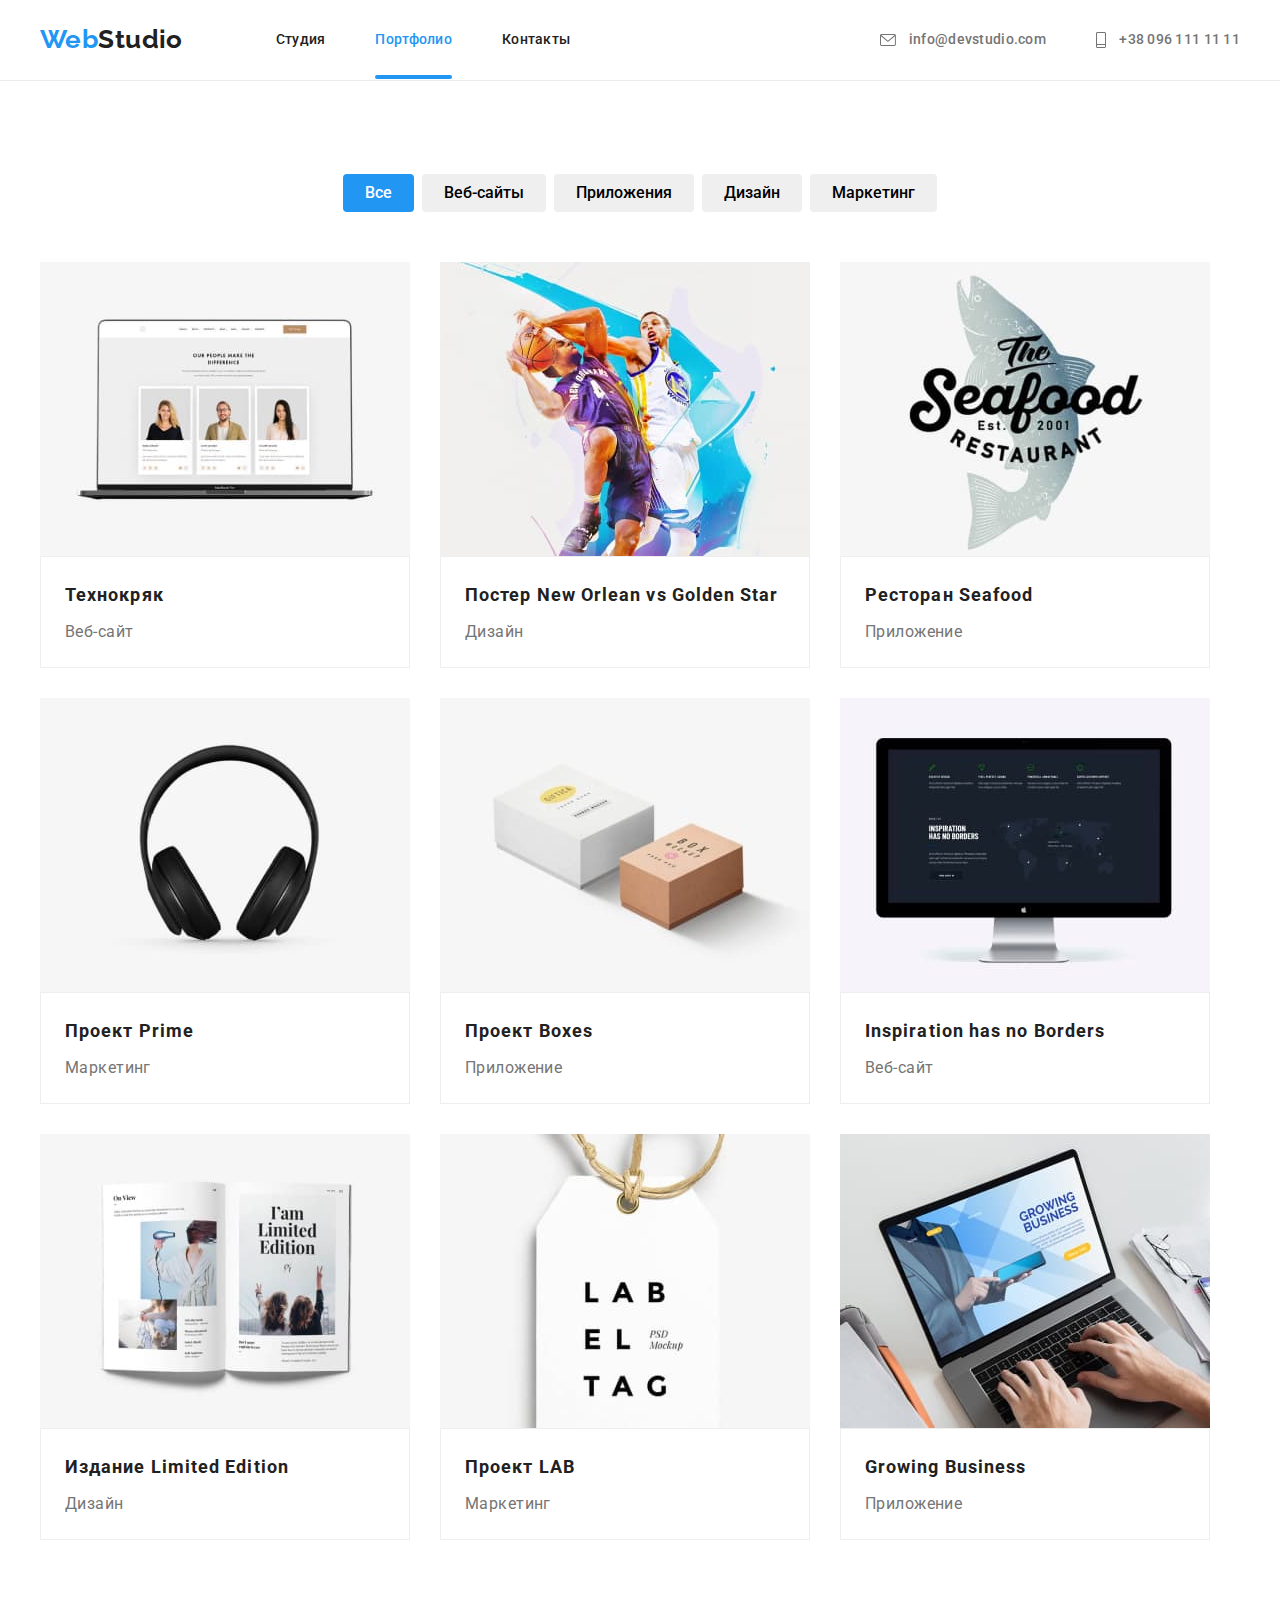
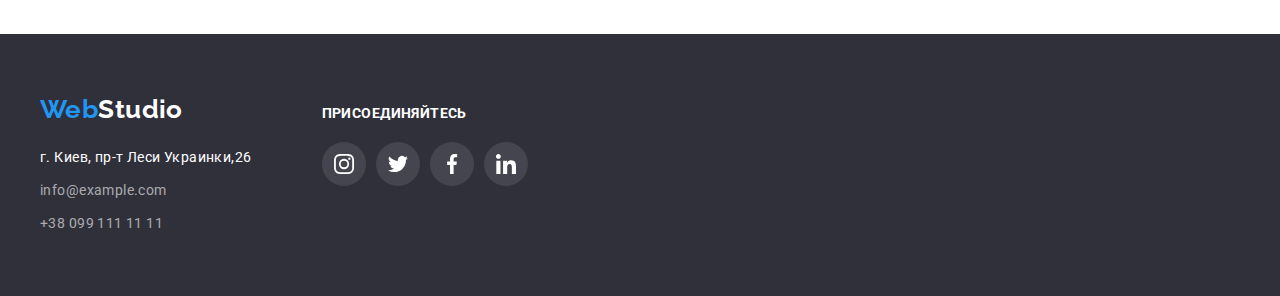
==== portfolio.html @ b934701c "Footer subs" ====
<!DOCTYPE html>
<html lang="ru">
    <head>
        <meta charset="UTF-8" />
        <meta http-equiv="X-UA-Compatible" content="IE=edge" />
        <meta name="viewport" content="width=device-width, initial-scale=1.0" />
        <title>Document</title>
        <link rel="preconnect" href="https://fonts.googleapis.com" />
        <link rel="preconnect" href="https://fonts.gstatic.com" crossorigin />
        <link
            href="https://fonts.googleapis.com/css2?family=Raleway:wght@700&family=Roboto:wght@400;500;700;900&display=swap"
            rel="stylesheet"
        />
        <link
            rel="stylesheet"
            href="https://cdnjs.cloudflare.com/ajax/libs/modern-normalize/1.1.0/modern-normalize.css"
            integrity="sha512-Y0MM+V6ymRKN2zStTqzQ227DWhhp4Mzdo6gnlRnuaNCbc+YN/ZH0sBCLTM4M0oSy9c9VKiCvd4Jk44aCLrNS5Q=="
            crossorigin="anonymous"
            referrerpolicy="no-referrer"
        />
        <link rel="stylesheet" href="./css/styles.css" />
    </head>
    <body>
        <!-- HEADER!!!!!!!!!!!!!! -->
        <header class="header">
            <div class="container main-nav">
                <a class="nav-logo" href="./index.html"
                    >Web<span class="logo-accent link">Studio</span></a
                >
                <nav class="nav">
                    <ul class="nav-list">
                        <li class="nav-item">
                            <a class="link" href="./index.html">Cтудия</a>
                        </li>
                        <li class="nav-item">
                            <a class="link current" href="./portfolio.html"
                                >Портфолио</a
                            >
                        </li>
                        <li class="nav-item">
                            <a class="link" href="">Контакты</a>
                        </li>
                    </ul>
                </nav>
                <ul class="contacts-list">
                    <li class="contacts-item">
                        <a class="link" href="mailto:info@devstudio.com">
                            <div class="icon">
                                <svg class="icon-mail" width="16" height="12">
                                    <use
                                        href="./images/symbol-defs.svg#icon-mail"
                                    ></use>
                                </svg>
                            </div>
                            info@devstudio.com</a
                        >
                    </li>
                    <li class="contacts-item">
                        <a class="link" href="tel:+380961111111">
                            <div class="icon">
                                <svg class="icon-tel" width="10" height="16">
                                    <use
                                        href="./images/symbol-defs.svg#icon-tel"
                                    ></use>
                                </svg>
                            </div>
                            +38 096 111 11 11</a
                        >
                    </li>
                </ul>
            </div>
        </header>
        <!-- PORTFOLIO!!!!!!!!!!! -->
        <main>
            <section class="section">
                <div class="container">
                    <h1 class="hidden-title">Портфолио</h1>
                    <ul class="filter-list">
                        <li class="filter-item">
                            <button class="filter-btn current" type="button">
                                Все
                            </button>
                        </li>
                        <li class="filter-item">
                            <button class="filter-btn" type="button">
                                Веб-сайты
                            </button>
                        </li>
                        <li class="filter-item">
                            <button class="filter-btn" type="button">
                                Приложения
                            </button>
                        </li>
                        <li class="filter-item">
                            <button class="filter-btn" type="button">
                                Дизайн
                            </button>
                        </li>
                        <li class="filter-item">
                            <button class="filter-btn" type="button">
                                Маркетинг
                            </button>
                        </li>
                    </ul>
                    <div class="flex-container">
                        <ul class="portfolio-list">
                            <li class="portfolio-item">
                                <a href="" class="portfolio-link">
                                    <div class="portfolio-transition">
                                        <img
                                            width="370"
                                            height="294"
                                            src="./images/port1.jpg"
                                            alt="сайт"
                                        />
                                        <p class="portfolio-color">
                                            Ресурс предлагает комплексные
                                            предложения с разным уровнем
                                            функционала и сервисов. Все это
                                            позволит посетителю получить
                                            исчерпывающие сведения о компании
                                            или частном лице.
                                        </p>
                                    </div>

                                    <div class="flex-element">
                                        <h2 class="portfolio-title">
                                            Технокряк
                                        </h2>
                                        <p class="portfolio-text">Веб-сайт</p>
                                    </div>
                                </a>
                            </li>

                            <li class="portfolio-item">
                                <a class="portfolio-link" href="">
                                    <div class="portfolio-transition">
                                        <img
                                            width="370"
                                            height="294"
                                            src="./images/port2.jpg"
                                            alt="игроки в баскетбол"
                                        />
                                        <p class="portfolio-color">
                                            Ресурс предлагает комплексные
                                            предложения с разным уровнем
                                            функционала и сервисов. Все это
                                            позволит посетителю получить
                                            исчерпывающие сведения о компании
                                            или частном лице.
                                        </p>
                                    </div>

                                    <div class="flex-element">
                                        <h2 class="portfolio-title">
                                            Постер New Orlean vs Golden Star
                                        </h2>
                                        <p class="portfolio-text">Дизайн</p>
                                    </div>
                                </a>
                            </li>

                            <li class="portfolio-item">
                                <a class="portfolio-link" href="">
                                    <div class="portfolio-transition">
                                        <img
                                            width="370"
                                            height="294"
                                            src="./images/port3.jpg"
                                            alt="ресторан"
                                        />
                                        <p class="portfolio-color">
                                            Ресурс предлагает комплексные
                                            предложения с разным уровнем
                                            функционала и сервисов. Все это
                                            позволит посетителю получить
                                            исчерпывающие сведения о компании
                                            или частном лице.
                                        </p>
                                    </div>

                                    <div class="flex-element">
                                        <h2 class="portfolio-title">
                                            Ресторан Seafood
                                        </h2>
                                        <p class="portfolio-text">Приложение</p>
                                    </div>
                                </a>
                            </li>

                            <li class="portfolio-item">
                                <a class="portfolio-link" href="">
                                    <div class="portfolio-transition">
                                        <img
                                            width="370"
                                            height="294"
                                            src="./images/port4.jpg"
                                            alt="наушники"
                                        />
                                        <p class="portfolio-color">
                                            Ресурс предлагает комплексные
                                            предложения с разным уровнем
                                            функционала и сервисов. Все это
                                            позволит посетителю получить
                                            исчерпывающие сведения о компании
                                            или частном лице.
                                        </p>
                                    </div>

                                    <div class="flex-element">
                                        <h2 class="portfolio-title">
                                            Проект Prime
                                        </h2>
                                        <p class="portfolio-text">Маркетинг</p>
                                    </div>
                                </a>
                            </li>

                            <li class="portfolio-item">
                                <a class="portfolio-link" href="">
                                    <div class="portfolio-transition">
                                        <img
                                            width="370"
                                            height="294"
                                            src="./images/port5.jpg"
                                            alt="коробки"
                                        />
                                        <p class="portfolio-color">
                                            Ресурс предлагает комплексные
                                            предложения с разным уровнем
                                            функционала и сервисов. Все это
                                            позволит посетителю получить
                                            исчерпывающие сведения о компании
                                            или частном лице.
                                        </p>
                                    </div>

                                    <div class="flex-element">
                                        <h2 class="portfolio-title">
                                            Проект Boxes
                                        </h2>
                                        <p class="portfolio-text">Приложение</p>
                                    </div>
                                </a>
                            </li>

                            <li class="portfolio-item">
                                <a class="portfolio-link" href="">
                                    <div class="portfolio-transition">
                                        <img
                                            width="370"
                                            height="294"
                                            src="./images/port6.jpg"
                                            alt="монитор"
                                        />
                                        <p class="portfolio-color">
                                            Ресурс предлагает комплексные
                                            предложения с разным уровнем
                                            функционала и сервисов. Все это
                                            позволит посетителю получить
                                            исчерпывающие сведения о компании
                                            или частном лице.
                                        </p>
                                    </div>

                                    <div class="flex-element">
                                        <h2 class="portfolio-title">
                                            Inspiration has no Borders
                                        </h2>
                                        <p class="portfolio-text">Веб-сайт</p>
                                    </div>
                                </a>
                            </li>

                            <li class="portfolio-item">
                                <a class="portfolio-link" href="">
                                    <div class="portfolio-transition">
                                        <img
                                            width="370"
                                            height="294"
                                            src="./images/port7.jpg"
                                            alt="книга"
                                        />
                                        <p class="portfolio-color">
                                            Ресурс предлагает комплексные
                                            предложения с разным уровнем
                                            функционала и сервисов. Все это
                                            позволит посетителю получить
                                            исчерпывающие сведения о компании
                                            или частном лице.
                                        </p>
                                    </div>

                                    <div class="flex-element">
                                        <h2 class="portfolio-title">
                                            Издание Limited Edition
                                        </h2>
                                        <p class="portfolio-text">Дизайн</p>
                                    </div>
                                </a>
                            </li>

                            <li class="portfolio-item">
                                <a class="portfolio-link" href="">
                                    <div class="portfolio-transition">
                                        <img
                                            width="370"
                                            height="294"
                                            src="./images/port8.jpg"
                                            alt="подвеска"
                                        />
                                        <p class="portfolio-color">
                                            Ресурс предлагает комплексные
                                            предложения с разным уровнем
                                            функционала и сервисов. Все это
                                            позволит посетителю получить
                                            исчерпывающие сведения о компании
                                            или частном лице.
                                        </p>
                                    </div>

                                    <div class="flex-element">
                                        <h2 class="portfolio-title">
                                            Проект LAB
                                        </h2>
                                        <p class="portfolio-text">Маркетинг</p>
                                    </div>
                                </a>
                            </li>

                            <li class="portfolio-item">
                                <a class="portfolio-link" href="">
                                    <div class="portfolio-transition">
                                        <img
                                            width="370"
                                            height="294"
                                            src="./images/port9.jpg"
                                            alt="ноутбук"
                                        />
                                        <p class="portfolio-color">
                                            Ресурс предлагает комплексные
                                            предложения с разным уровнем
                                            функционала и сервисов. Все это
                                            позволит посетителю получить
                                            исчерпывающие сведения о компании
                                            или частном лице.
                                        </p>
                                    </div>

                                    <div class="flex-element">
                                        <h2 class="portfolio-title">
                                            Growing Business
                                        </h2>
                                        <p class="portfolio-text">Приложение</p>
                                    </div>
                                </a>
                            </li>
                        </ul>
                    </div>
                </div>
            </section>
        </main>
        <!-- ФУТЕР!!!!!!!!!!!!!!!!!! -->
        <footer class="footer">
            <div class="container join-footer">
                <div class="flex-footer">
                    <a class="footer-logo" href="./index.html"
                        >Web<span class="footer-accent link">Studio</span></a
                    >
                    <address class="address">
                        <ul class="address-list">
                            <li class="address-item">
                                <a
                                    class="address-link address-accent"
                                    href="https://goo.gl/maps/76U28vaaBTSz9hpb8"
                                    target="_blank"
                                    >г. Киев, пр-т Леси Украинки,26</a
                                >
                            </li>
                            <li class="address-item">
                                <a
                                    class="address-link"
                                    href="mailto:info@example.com"
                                    >info@example.com</a
                                >
                            </li>
                            <li class="address-item">
                                <a class="address-link" href="tel:+380991111111"
                                    >+38 099 111 11 11</a
                                >
                            </li>
                        </ul>
                    </address>
                </div>
                <div class="join-contanier">
                    <h2 class="join-title">присоединяйтесь</h2>
                    <ul class="join-list">
                        <li class="join-item">
                            <a href="" class="join-link"
                                ><svg width="44" height="44" class="icon-join">
                                    <use
                                        href="./images/symbol-defs.svg#icon-Ellipse11"
                                    ></use></svg
                            ></a>
                        </li>
                        <li class="join-item">
                            <a href="" class="join-link">
                                <svg width="44" height="44" class="icon-join">
                                    <use
                                        href="./images/symbol-defs.svg#icon-Ellipse22"
                                    ></use></svg
                            ></a>
                        </li>
                        <li class="join-item">
                            <a href="" class="join-link">
                                <svg width="44" height="44" class="icon-join">
                                    <use
                                        href="./images/symbol-defs.svg#icon-Ellipse33"
                                    ></use></svg
                            ></a>
                        </li>
                        <li class="join-item">
                            <a href="" class="join-link"
                                ><svg width="44" height="44" class="icon-join">
                                    <use
                                        href="./images/symbol-defs.svg#icon-Ellipse44"
                                    ></use></svg
                            ></a>
                        </li>
                    </ul>
                </div>
            </div>
        </footer>
    </body>
</html>
---- css/styles.css ----
input,
button,
textarea {
    font: inherit;
    outline: none;
}
button {
    cursor: pointer;
}
a {
    color: inherit;
    text-decoration: none;
}
img,
picture,
svg {
    display: block;
}
p,
h1,
h2,
h3,
h4,
h5 {
    margin: 0;
}
ul,
ol {
    list-style: none;
    padding-left: 0;
    margin: 0;
}
/* ПЕРЕМЕННЫЕ!!!! */
:root {
    --accent-color: #2196f3;
    --second-title-color: #212121;
    --text-color: #757575;
    --contacts-color: rgba(255, 255, 255, 0.6);
    --address-color: #ffffff;
    --title-color: #ffffff;
    --logo-color: #2196f3;
    --main-color: #212121;
    --primary-btn-color: #ffffff;
    --secondary-btn-color: #212121;
    --background-primary-btn: #2196f3;
    --add-accent-color: #188ce8;
    --background-secondary-btn: #f5f4fa;
    --background-footer: #2f303a;
    --background-header: #ffffff;
    --background-section: #f5f4fa;
    --icon-color: #afb1b8;
    --timing-function: cubic-bezier(0.4, 0, 0.2, 1);
}

body {
    font-family: 'Roboto', sans-serif;
    font-size: 14px;
    letter-spacing: 0.03em;
    line-height: 1.71;
    color: var(--text-color);
    background-color: var(--background-header);
}

.container {
    width: 1230px;
    margin: 0 auto;
    padding: 0 15px;
}
.section {
    padding-top: 94px;
    padding-bottom: 94px;
}
.hidden-title {
    width: 1px;
    height: 1px;
    overflow: hidden;
    opacity: 0;
    margin: -1px;
}
/* HEADER!!!!!!!!!!!!!!!!!! */
.header {
    border-bottom: 1px solid #ececec;
}
.main-nav {
    display: flex;
    align-items: center;
}
.nav-logo {
    display: block;
    padding-top: 24px;
    padding-bottom: 25px;

    font-family: 'Raleway', sans-serif;
    font-weight: 700;
    font-size: 26px;
    line-height: 1.19;
    color: var(--accent-color);
}
.link {
    transition-property: color;
    transition-duration: 250ms;
    transition-timing-function: cubic-bezier(0.4, 0, 0.2, 1);
}
.link.current::after {
    position: absolute;
    left: 0;
    bottom: 0;
    content: '';
    display: block;
    width: 100%;
    height: 4px;
    border-radius: 2px;
    background-color: var(--accent-color);
}
.link.current {
    position: relative;
}
.nav-logo .link:focus,
.nav-logo .link:hover {
    color: var(--accent-color);
}

.logo-accent {
    color: var(--main-color);
}
.nav-list {
    display: flex;
    margin-left: 93px;

    font-weight: 500;
    line-height: 1.14;
    letter-spacing: 0.02em;
    color: var(--main-color);
}
.link {
    padding-top: 32px;
    padding-bottom: 32px;
}
.nav-list .link:focus,
.nav-list .link:hover {
    color: var(--accent-color);
}
.nav-list .nav-item:not(:last-child) {
    margin-right: 50px;
}

.contacts-list {
    display: flex;
    margin-left: auto;
    align-items: center;

    font-weight: 500;
    line-height: 1.14;
    letter-spacing: 0.02em;
}
.contacts-list .link:focus,
.contacts-list .link:hover {
    color: var(--accent-color);
}
.current {
    color: var(--accent-color);
}

.contacts-list .contacts-item:not(:last-child) {
    margin-right: 50px;
}
.icon {
    display: inline-flex;
    padding-right: 10px;
    vertical-align: middle;
}
.icon-mail,
.icon-tel {
    fill: var(--text-color);
}
.icon:hover {
    color: var(--accent-color);
}
.icon:hover .icon-tel {
    fill: var(--accent-color);
}
.contacts-item:hover .icon-tel,
.contacts-item:hover .icon-mail {
    fill: var(--accent-color);
}
/* HERO!!!!!!!!!!!!!!!!!!!!!!!!!!!! */
.hero {
    margin-left: auto;
    margin-right: auto;
    max-width: 1600px;
    height: 600px;
    background-image: linear-gradient(
            to right,
            rgba(47, 48, 58, 0.4),
            rgba(47, 48, 58, 0.4)
        ),
        url(../images/hero\(1\).jpg);
    text-align: center;
    padding: 200px 0;
}
.main-title {
    margin: 0 auto;
    max-width: 650px;

    font-weight: 900;
    font-size: 44px;
    line-height: 1.36;
    text-align: center;
    letter-spacing: 0.06em;
    text-transform: uppercase;
    color: var(--title-color);
}
.primary-btn {
    margin-top: 30px;
    padding: 10px 32px 10px 32px;
    font-weight: 700;
    font-size: 16px;
    line-height: 1.88;
    align-items: center;
    text-align: center;
    letter-spacing: 0.06em;
    color: var(--primary-btn-color);
    background-color: var(--background-primary-btn);
    border: var(--accent-color);
    border-radius: 4px;
}
.primary-btn:focus,
.primary-btn:hover {
    background-color: var(--add-accent-color);
    border-radius: 4px;
}

/* FEATURE!!!!!!!!!!!!!!!!!!!!!!!! */
.features {
    padding-bottom: 0;
}
.feature-list {
    display: flex;
}
.feature-list .feature-item:not(:last-child) {
    margin-right: 30px;
}
.feature-title {
    margin-bottom: 10px;

    font-weight: 700;
    line-height: 1.14;
    text-transform: uppercase;

    color: var(--second-title-color);
}
.feature-item {
    width: 270px;
}
.icon-feature {
    display: flex;
    align-items: center;
    justify-content: center;
    margin-bottom: 30px;
    width: 100%;
    height: 120px;
    background: var(--background-section);
    border-radius: 4px;
}
/* WORK!!!!!!!!!!!!!!!!! */
.work-link {
    display: block;
    position: relative;
}
.work-text {
    position: absolute;
    left: 0;
    bottom: 0;
    width: 100%;
    text-align: center;
    padding-top: 27px;
    padding-bottom: 27px;
    background: rgba(47, 48, 58, 0.8);
    font-weight: 700;
    font-size: 14px;
    line-height: 1.14;
    text-align: center;
    letter-spacing: 0.03em;
    text-transform: uppercase;
    color: var(--title-color);
}
.second-title {
    margin-bottom: 50px;

    font-weight: 700;
    font-size: 36px;
    line-height: 1.16;
    text-align: center;
    color: var(--second-title-color);
}
.work-list {
    display: flex;
}
.work-list .work-item:not(:last-child) {
    margin-right: 30px;
}

/* TEAM!!!!!!!!!!!!!!!!!! */
.team {
    background-color: var(--background-section);
}

.team-list {
    display: flex;
}
.team-list .team-item:not(:last-child) {
    margin-right: 30px;
}
.team-box {
    display: flex;
    flex-direction: column;
    align-items: center;
    padding-top: 30px;
    padding-bottom: 30px;
    background-color: var(--title-color);
    box-shadow: 0px 1px 3px rgba(0, 0, 0, 0.12), 0px 1px 1px rgba(0, 0, 0, 0.14),
        0px 2px 1px rgba(0, 0, 0, 0.2);
    border-radius: 0px 0px 4px 4px;
}
.team-item .team-title {
    margin-bottom: 10px;

    font-weight: 500;
    font-size: 16px;
    line-height: 1.18;
    text-align: center;
    color: var(--second-title-color);
}
.team-text {
    font-size: 16px;
    line-height: 19px;
    text-align: center;
}
.social-list {
    display: flex;
    margin-top: 16px;
}
.social-item:not(:last-child) {
    margin-right: 10px;
}
.social-link {
    display: flex;
    width: 44px;
    height: 44px;
    border: 1px;
    border-radius: 50%;
    background-color: transparent;
    transition-property: background-color, fill, border-radius;
    transition-duration: 250ms;
    transition-timing-function: cubic-bezier(0.4, 0, 0.2, 1);
}
.icon-social {
    fill: currentColor;
    fill: var(--icon-color);
}
.social-item:last-child .social {
    margin-right: 0;
}
.social-link:hover {
    border-radius: 50%;
    background-color: var(--accent-color);
}
.icon-social:hover {
    fill: var(--primary-btn-color);
}

/* CLIENTS!!!!!!!!!!!!!!!!!!!! */
.clients {
    margin-bottom: 50px;
    font-size: 36px;
    line-height: 1.16;
    text-align: center;
    letter-spacing: 0.03em;
    color: var(--second-title-color);
}
.company-list {
    display: flex;
    justify-content: space-around;
}
.company {
    align-items: center;
    display: flex;
    width: 170px;
    height: 92px;
    border: 1px solid #afb1b8;
    border-radius: 4px;
    margin-left: auto;
}
.icon-company {
    transition-property: fill;
    transition-duration: 250ms;
    transition-timing-function: cubic-bezier(0.4, 0, 0.2, 1);
    margin: 0 auto;
    fill: var(--icon-color);
}
.company:hover .icon-company {
    fill: var(--accent-color);
}
.company:hover {
    border: 1px solid var(--accent-color);
}

/* FOOTER!!!!!!!!!!!!!!!!!! */
.footer {
    background-color: var(--background-footer);
    padding-top: 60px;
    padding-bottom: 60px;
}
.footer-logo {
    font-family: 'Raleway', sans-serif;
    font-weight: 700;
    font-size: 26px;
    line-height: 1.19;
    color: var(--logo-color);
    transition-property: color;
    transition-duration: 250ms;
    transition-timing-function: cubic-bezier(0.4, 0, 0.2, 1);
}
.footer-accent {
    color: var(--address-color);
}
.address-list {
    color: var(--contacts-color);
}
.address-accent {
    color: var(--address-color);
}
.footer-logo .link:focus,
.footer-logo .link:hover {
    color: var(--accent-color);
}
.address-link {
    font-style: normal;
    padding-top: 25px;
    padding-bottom: 25px;
    transition-property: color;
    transition-duration: 250ms;
    transition-timing-function: cubic-bezier(0.4, 0, 0.2, 1);
}
.address-list .address-link:focus,
.address-list .address-link:hover {
    color: var(--address-color);
}
.address-list {
    margin-top: 20px;
}
.address-list .address-item:not(:last-child) {
    margin-bottom: 9px;
}
.social-list {
    display: flex;
    margin-top: 16px;
}
/* Присоединяйтесь!!!!!!!!!!!!!!!! */
.join-footer {
    align-items: baseline;
    display: flex;
}
.join-contanier {
    margin-left: 70px;
    margin-right: 93px;
}
.join-title {
    margin-bottom: 20px;
    font-size: 14px;
    line-height: 1.14;
    letter-spacing: 0.03em;
    text-transform: uppercase;
    color: var(--title-color);
}
.join-item:not(:last-child) {
    margin-right: 10px;
}
.join-link {
    display: flex;
    width: 44px;
    height: 44px;
    border: 1px;
    border-radius: 50%;
    background-color: rgba(255, 255, 255, 0.1);
    transition-property: background-color, border;
    transition-duration: 250ms;
    transition-timing-function: cubic-bezier(0.4, 0, 0.2, 1);
}
.join-list {
    display: inline-flex;
}
.icon-join {
    fill: currentColor;
    fill: var(--primary-btn-color);
}
.join-link:hover,
.join-link:focus {
    background-color: var(--accent-color);
    border: 1px solid var(--accent-color);
}
.icon-join:hover,
.icon-join:focus {
    fill: var(--primary-btn-color);
}

.form {
    display: flex;
}
.subs-title {
    margin-bottom: 20px;
    font-size: 14px;
    line-height: 1.14;
    text-transform: uppercase;
    color: var(--title-color);
}
.form-mail {
    width: 358px;
    height: 50px;
    margin-right: 12px;
    background-color: var(--background-footer);
    border: 1px solid rgba(255, 255, 255, 0.3);
    filter: drop-shadow(0px 4px 4px rgba(0, 0, 0, 0.15));
    border-radius: 4px;
}
.form-mail::placeholder {
    padding-left: 16px;
    font-weight: 400;
    font-size: 16px;
    line-height: 1.25;
    letter-spacing: 0.03em;
    color: rgba(255, 255, 255, 0.6);
}
.btn-form {
    width: 250px;
    height: 50px;
    font-weight: 700;
    font-size: 16px;
    line-height: 1.88;
    letter-spacing: 0.06em;
    color: var(--primary-btn-color);
    background: #2196f3;
    box-shadow: 0px 4px 4px rgba(0, 0, 0, 0.15);
    border-radius: 4px;
}

/* PORTFOLIO!!!!!!!!!! */

.filter-list {
    display: flex;
    margin-bottom: 50px;
    justify-content: center;

    font-weight: 500;
    font-size: 16px;
    line-height: 1.62;
    text-align: center;
}
.filter-btn {
    align-items: center;
    padding: 6px 22px 6px 22px;
    border: none;
    border-radius: 4px;
    transition-property: background-color, color, box-shadow;
    transition-duration: 250ms;
    transition-timing-function: cubic-bezier(0.4, 0, 0.2, 1);
}
.filter-btn.current {
    color: var(--primary-btn-color);
    background-color: var(--background-primary-btn);
}
.filter-list .filter-item:not(:last-child) {
    margin-right: 8px;
}
.filter-list .filter-btn:focus,
.filter-list .filter-btn:hover {
    background-color: var(--background-primary-btn);
    color: var(--primary-btn-color);
    box-shadow: 0px 3px 1px rgba(0, 0, 0, 0.1), 0px 1px 2px rgba(0, 0, 0, 0.08),
        0px 2px 2px rgba(0, 0, 0, 0.12);
}

.portfolio-list {
    display: flex;
    flex-wrap: wrap;
}
.portfolio-item {
    margin-right: 30px;
    margin-bottom: 30px;
}
.portfolio-link {
    display: block;
}
.portfolio-item:nth-child(3n) {
    margin-right: 0px;
}
.portfolio-item:nth-last-child(-n + 3) {
    margin-bottom: 0px;
}
.flex-element {
    padding-top: 20px;
    padding-bottom: 20px;
    padding-left: 24px;
    padding-right: 24px;
    width: 370px;
    background: var(--background-header);
    border: 1px solid #eeeeee;
}
.portfolio-title {
    margin-bottom: 4px;

    font-weight: 700;
    font-size: 18px;
    line-height: 2;
    letter-spacing: 0.06em;
    color: var(--second-title-color);
}
.portfolio-text {
    font-size: 16px;
    line-height: 1.88;
    color: var(--text-color);
}
.portfolio-color {
    position: absolute;
    transform: translateY(100%);
    transition: transform 250ms cubic-bezier(0.4, 0, 0.2, 1);
    height: 100%;
    top: 0;
    font-size: 18px;
    line-height: 1.56;
    letter-spacing: 0.03em;
    padding: 63px 24px;
    color: var(--primary-btn-color);
    background-color: rgba(33, 150, 243, 0.9);
}
.portfolio-transition {
    position: relative;
    overflow: hidden;
}
.portfolio-item:hover .portfolio-color {
    transform: translateX(0);
}
.portfolio-link:focus .portfolio-color {
    transform: translateX(0);
}
.flex-element:hover,
.flex-element:focus {
    box-shadow: 0px 1px 1px rgba(0, 0, 0, 0.12), 0px 4px 4px rgba(0, 0, 0, 0.06),
        1px 4px 6px rgba(0, 0, 0, 0.16);
}
.portfolio-link:hover .flex-element,
.portfolio-link:focus .flex-element {
    box-shadow: 0px 1px 1px rgba(0, 0, 0, 0.12), 0px 4px 4px rgba(0, 0, 0, 0.06),
        1px 4px 6px rgba(0, 0, 0, 0.16);
}
/* МОДАЛЬНОЕ ОКНО!!!!!!!!!!! */
.backdrop {
    position: fixed;
    top: 0;
    background-color: rgba(47, 48, 58, 0.4);
    width: 100vw;
    height: 100vh;
    opacity: 1;
    transition: opacity 250ms cubic-bezier(0.4, 0, 0.2, 1);
}
.modal {
    position: absolute;
    bottom: 50%;
    right: 50%;
    transform: translate(50%, 50%) rotate(30deg) scale(1.25);
    transition: transform 2550ms cubic-bezier(0.4, 0, 0.2, 1);
    width: 528px;
    height: 581px;
    background: var(--primary-btn-color);
    box-shadow: 0px 1px 3px rgba(0, 0, 0, 0.12), 0px 1px 1px rgba(0, 0, 0, 0.14),
        0px 2px 1px rgba(0, 0, 0, 0.2);
    border-radius: 4px;
}
.backdrop.is-hidden .modal {
    transform: translate(50%, 50%) rotate(0deg) scale(-1);
}

.modal-close-btn {
    position: absolute;
    top: 0;
    right: 0;
    padding: 0;
    width: 30px;
    height: 30px;
    border: 1px solid #212121;
}
.modal-icon {
    width: 100%;
    height: 100%;
}
.modal-close-btn:hover {
    background-color: var(--background-primary-btn);
}
.is-hidden {
    opacity: 0.5;
    visibility: hidden;
    pointer-events: none;
}
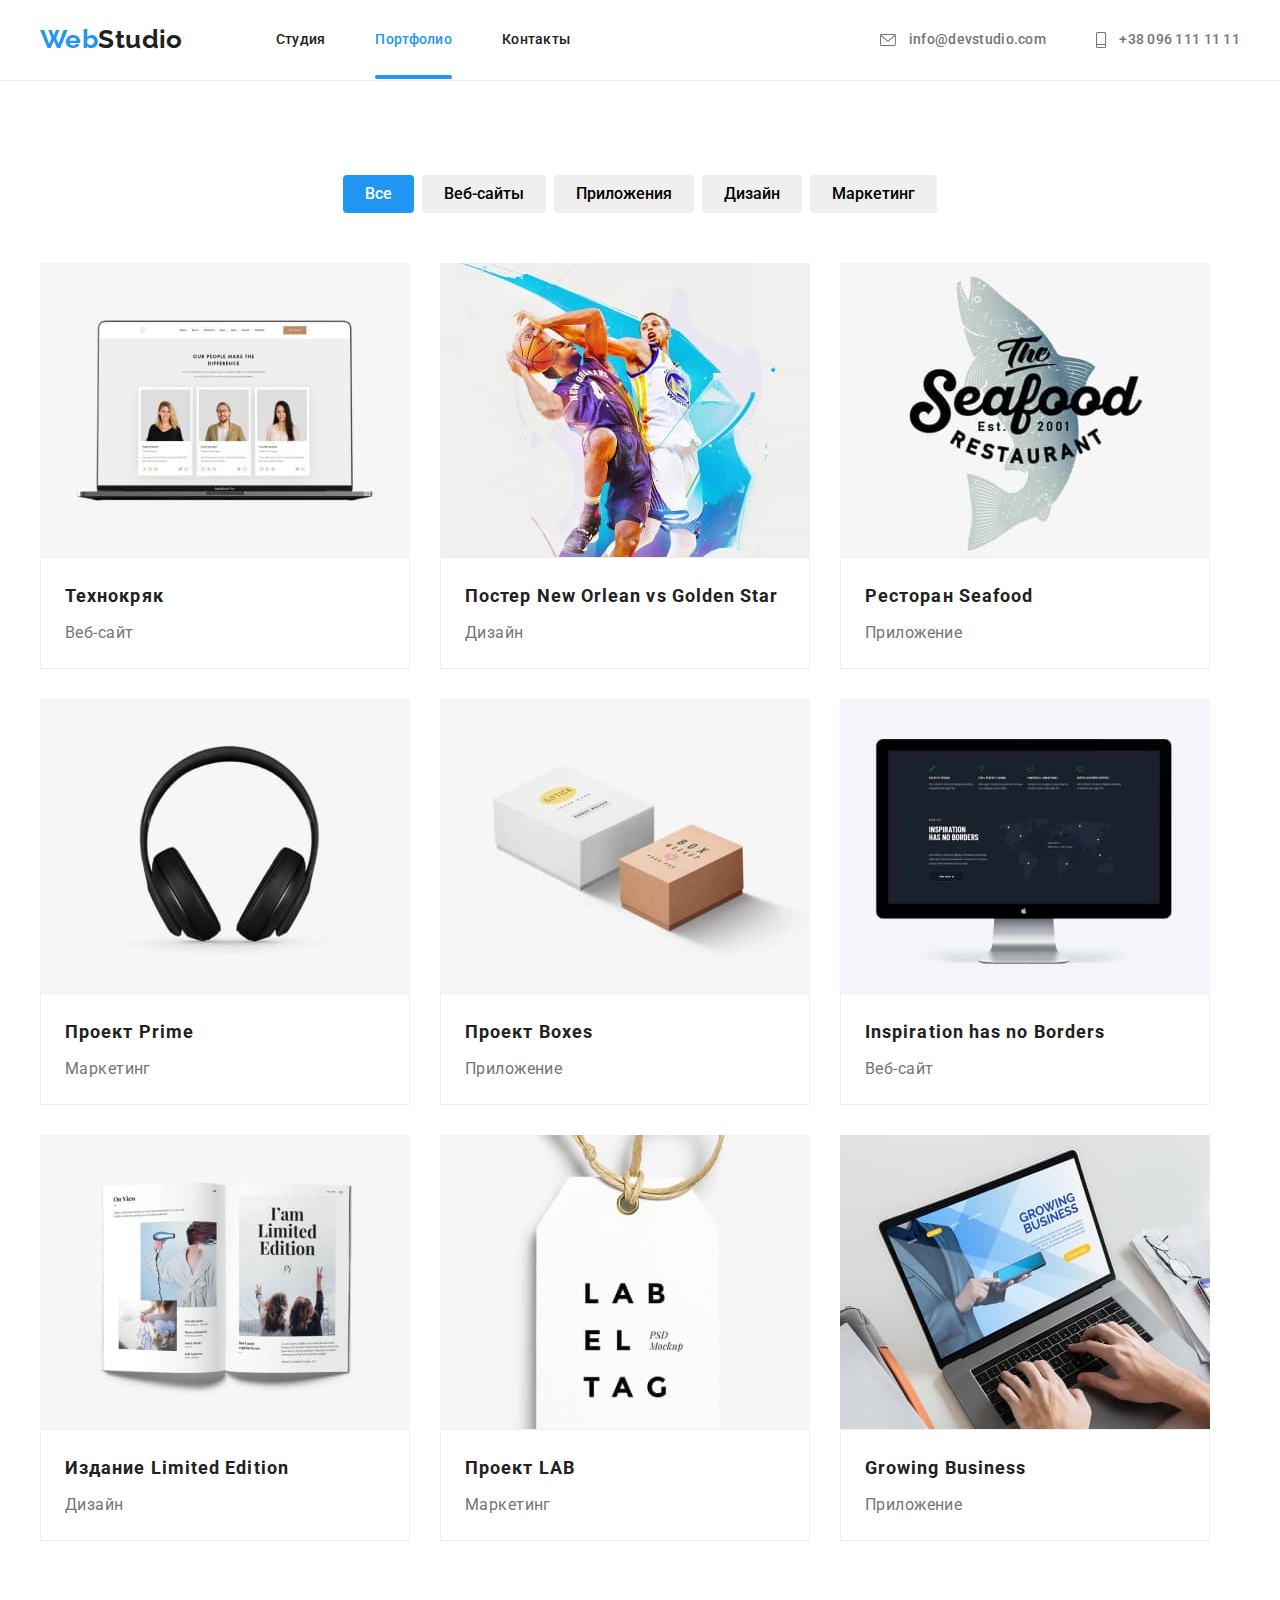
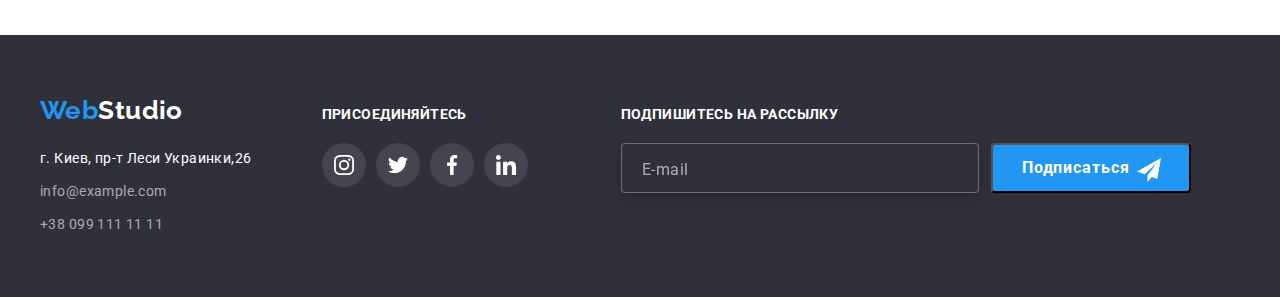
==== commit c070cf8b: "ТЗ 6" ====
--- a/portfolio.html
+++ b/portfolio.html
@@ -364,30 +364,18 @@
         <footer class="footer">
             <div class="container join-footer">
                 <div class="flex-footer">
-                    <a class="footer-logo" href="./index.html"
-                        >Web<span class="footer-accent link">Studio</span></a
-                    >
+                    <a class="footer-logo" href="./index.html">Web<span class="footer-accent link">Studio</span></a>
                     <address class="address">
                         <ul class="address-list">
                             <li class="address-item">
-                                <a
-                                    class="address-link address-accent"
-                                    href="https://goo.gl/maps/76U28vaaBTSz9hpb8"
-                                    target="_blank"
-                                    >г. Киев, пр-т Леси Украинки,26</a
-                                >
+                                <a class="address-link address-accent" href="https://goo.gl/maps/76U28vaaBTSz9hpb8"
+                                    target="_blank">г. Киев, пр-т Леси Украинки,26</a>
                             </li>
                             <li class="address-item">
-                                <a
-                                    class="address-link"
-                                    href="mailto:info@example.com"
-                                    >info@example.com</a
-                                >
+                                <a class="address-link" href="mailto:info@example.com">info@example.com</a>
                             </li>
                             <li class="address-item">
-                                <a class="address-link" href="tel:+380991111111"
-                                    >+38 099 111 11 11</a
-                                >
+                                <a class="address-link" href="tel:+380991111111">+38 099 111 11 11</a>
                             </li>
                         </ul>
                     </address>
@@ -396,38 +384,42 @@
                     <h2 class="join-title">присоединяйтесь</h2>
                     <ul class="join-list">
                         <li class="join-item">
-                            <a href="" class="join-link"
-                                ><svg width="44" height="44" class="icon-join">
-                                    <use
-                                        href="./images/symbol-defs.svg#icon-Ellipse11"
-                                    ></use></svg
-                            ></a>
+                            <a href="" class="join-link"><svg width="44" height="44" class="icon-join">
+                                    <use href="./images/symbol-defs.svg#icon-Ellipse11"></use>
+                                </svg></a>
                         </li>
                         <li class="join-item">
                             <a href="" class="join-link">
                                 <svg width="44" height="44" class="icon-join">
-                                    <use
-                                        href="./images/symbol-defs.svg#icon-Ellipse22"
-                                    ></use></svg
-                            ></a>
+                                    <use href="./images/symbol-defs.svg#icon-Ellipse22"></use>
+                                </svg></a>
                         </li>
                         <li class="join-item">
                             <a href="" class="join-link">
                                 <svg width="44" height="44" class="icon-join">
-                                    <use
-                                        href="./images/symbol-defs.svg#icon-Ellipse33"
-                                    ></use></svg
-                            ></a>
+                                    <use href="./images/symbol-defs.svg#icon-Ellipse33"></use>
+                                </svg></a>
                         </li>
                         <li class="join-item">
-                            <a href="" class="join-link"
-                                ><svg width="44" height="44" class="icon-join">
-                                    <use
-                                        href="./images/symbol-defs.svg#icon-Ellipse44"
-                                    ></use></svg
-                            ></a>
+                            <a href="" class="join-link"><svg width="44" height="44" class="icon-join">
+                                    <use href="./images/symbol-defs.svg#icon-Ellipse44"></use>
+                                </svg></a>
                         </li>
                     </ul>
+                </div>
+                <div class="subs">
+                    <h2 class="subs-title">Подпишитесь на рассылку</h2>
+                    <form>
+                        <p class="form">
+                            <input class="form-mail" type="email" name="email" placeholder="E-mail" id="email" />
+                            <button type="submit" class="btn-form">
+                                <svg width="24" height="24" class="icon-tg">
+                                    <use href="./images/icon-defs.svg#icon-tg"></use>
+                                </svg>
+                                Подписаться
+                            </button>
+                        </p>
+                    </form>
                 </div>
             </div>
         </footer>
--- a/css/styles.css
+++ b/css/styles.css
@@ -1,4 +1,4 @@
-input,
+
 button,
 textarea {
     font: inherit;
@@ -71,10 +71,16 @@
     padding-bottom: 94px;
 }
 .hidden-title {
+    position: absolute;
+    white-space: nowrap;
     width: 1px;
     height: 1px;
     overflow: hidden;
+    border: 0;
+    padding: 0;
     opacity: 0;
+    clip: rect(0 0 0 0);
+    clip-path: inset(50%);
     margin: -1px;
 }
 /* HEADER!!!!!!!!!!!!!!!!!! */
@@ -517,14 +523,16 @@
 .form-mail {
     width: 358px;
     height: 50px;
+    font-size: 18px;
+    padding-left: 20px;
     margin-right: 12px;
     background-color: var(--background-footer);
     border: 1px solid rgba(255, 255, 255, 0.3);
     filter: drop-shadow(0px 4px 4px rgba(0, 0, 0, 0.15));
     border-radius: 4px;
+    color: var(--title-color);
 }
 .form-mail::placeholder {
-    padding-left: 16px;
     font-weight: 400;
     font-size: 16px;
     line-height: 1.25;
@@ -532,7 +540,11 @@
     color: rgba(255, 255, 255, 0.6);
 }
 .btn-form {
-    width: 250px;
+    position: relative;
+    display: flex;
+    align-items: center;
+    padding-left: 29px;
+    width: 200px;
     height: 50px;
     font-weight: 700;
     font-size: 16px;
@@ -540,8 +552,19 @@
     letter-spacing: 0.06em;
     color: var(--primary-btn-color);
     background: #2196f3;
+    border-radius: 4px;
+    transition-property: background-color;
+    transition-duration: 250ms;
+    transition-timing-function: var(--timing-function);
+}
+.icon-tg {
+    position: absolute;
+    top: 13px;
+    right: 28px;
+}
+.btn-form:hover {
+    background-color: var(--add-accent-color);
     box-shadow: 0px 4px 4px rgba(0, 0, 0, 0.15);
-    border-radius: 4px;
 }
 
 /* PORTFOLIO!!!!!!!!!! */
@@ -667,33 +690,43 @@
     position: absolute;
     bottom: 50%;
     right: 50%;
-    transform: translate(50%, 50%) rotate(30deg) scale(1.25);
-    transition: transform 2550ms cubic-bezier(0.4, 0, 0.2, 1);
+    transform: translate(50%, 50%) scale(1);
+    transition: transform 950ms cubic-bezier(0.4, 0, 0.2, 1);
     width: 528px;
-    height: 581px;
+    padding: 40px 39px 40px 41px;
     background: var(--primary-btn-color);
     box-shadow: 0px 1px 3px rgba(0, 0, 0, 0.12), 0px 1px 1px rgba(0, 0, 0, 0.14),
         0px 2px 1px rgba(0, 0, 0, 0.2);
     border-radius: 4px;
 }
 .backdrop.is-hidden .modal {
-    transform: translate(50%, 50%) rotate(0deg) scale(-1);
+    transform: translate(50%, 50%) scale(15);
+    transition: transform 950ms cubic-bezier(0.4, 0, 0.2, 1);
 }
 
 .modal-close-btn {
     position: absolute;
-    top: 0;
-    right: 0;
-    padding: 0;
+    top: 8px;
+    right: 8px;
     width: 30px;
     height: 30px;
-    border: 1px solid #212121;
+    background: var(--primary-btn-color);
+    border: 1px solid rgba(0, 0, 0, 0.1);
+    border-radius: 50%;
 }
 .modal-icon {
+    fill: var(--accent-color);
     width: 100%;
     height: 100%;
 }
-.modal-close-btn:hover {
+.modal-close-btn:hover .modal-icon {
+    fill: var(--primary-btn-color);
+}
+.modal-close-btn:focus .modal-icon {
+    fill: var(--primary-btn-color);
+}
+.modal-close-btn:hover,
+.modal-close-btn:focus {
     background-color: var(--background-primary-btn);
 }
 .is-hidden {
@@ -701,3 +734,118 @@
     visibility: hidden;
     pointer-events: none;
 }
+.modal-title {
+    margin-bottom: 12px;
+    font-weight: 700;
+    font-size: 20px;
+    line-height: 1.15;
+    text-align: center;
+    letter-spacing: 0.03em;
+    color: var(--second-title-color);
+}
+.modal-field {
+    margin-bottom: 10px;
+}
+.modal-input {
+    width: 448px;
+    height: 40px;
+   padding-left: 42px;
+    border: 1px solid rgba(33, 33, 33, 0.2);
+    border-radius: 4px;
+    outline: none;
+}
+.modal-input:focus {
+    border-color: var(--accent-color);
+    outline: var(--accent-color);
+}
+.modal-input:focus + .form-icon {
+    fill: var(--accent-color);
+}
+.modal-label .modal-comment {
+    font-size: 12px;
+    line-height: 1.16;
+    letter-spacing: 0.01em;
+}
+.modal-comment {
+    width: 448px;
+    height: 120px;
+    padding: 12px 16px;
+    resize: none;
+    border: 1px solid rgba(33, 33, 33, 0.2);
+    border-radius: 4px;
+}
+.modal-comment::placeholder {
+    line-height: 1.14;
+    letter-spacing: 0.01em;
+    color: rgba(117, 117, 117, 0.5);
+}
+.check-text {
+    display: flex;
+    margin-bottom: 30px;
+}
+.check-text span {
+    display: flex;
+    align-items: center;
+    justify-content: center;
+    width: 16px;
+        height: 15px;
+        margin-right: 8px;
+        border: 2px solid #212121;
+        border-radius: 3px;
+}
+.modal-check:checked + .check-text span {
+    background-color: var(--accent-color);
+    border: none;
+}
+.modal-check:checked+.check-text .agree-icon {
+    fill: var(--primary-btn-color);
+    stroke: var(--primary-btn-color);
+}
+.agree-icon {stroke: #212121;
+    fill: transparent;
+    stroke: transparent;
+    width: 16px;
+    height: 15px;
+}
+.btn-input {
+    display: block;
+    margin-right: auto;
+    margin-left: auto;
+    width: 200px;
+    height: 50px;
+    background: var(--accent-color);
+    /* box-shadow: 0px 4px 4px rgba(0, 0, 0, 0.15); */
+    border-radius: 4px;
+    font-weight: 700;
+    font-size: 16px;
+    line-height: 1.88;
+    letter-spacing: 0.06em;
+    color: var(--primary-btn-color);
+    border: none;
+    transition-property: background-color;
+    transition-duration: 250ms;
+    transition-timing-function: var(--timing-function);
+}
+.agree-link {
+    display: inline-block;
+    color: var(--accent-color);
+    text-decoration: underline;
+    padding-left: 2px;
+}
+.btn-input:hover,
+.btn-input:focus {
+    background-color: var(--add-accent-color);
+    color: var(--primary-btn-color);
+    box-shadow: 0px 4px 4px rgba(0, 0, 0, 0.15);
+}
+.input-wrap {
+    position: relative;
+}
+.form-icon {
+        width: 18px;
+        height: 18px;
+    position: absolute;
+    left: 15px;
+    top: 50%;
+    transform: translateY(-50%);
+}
